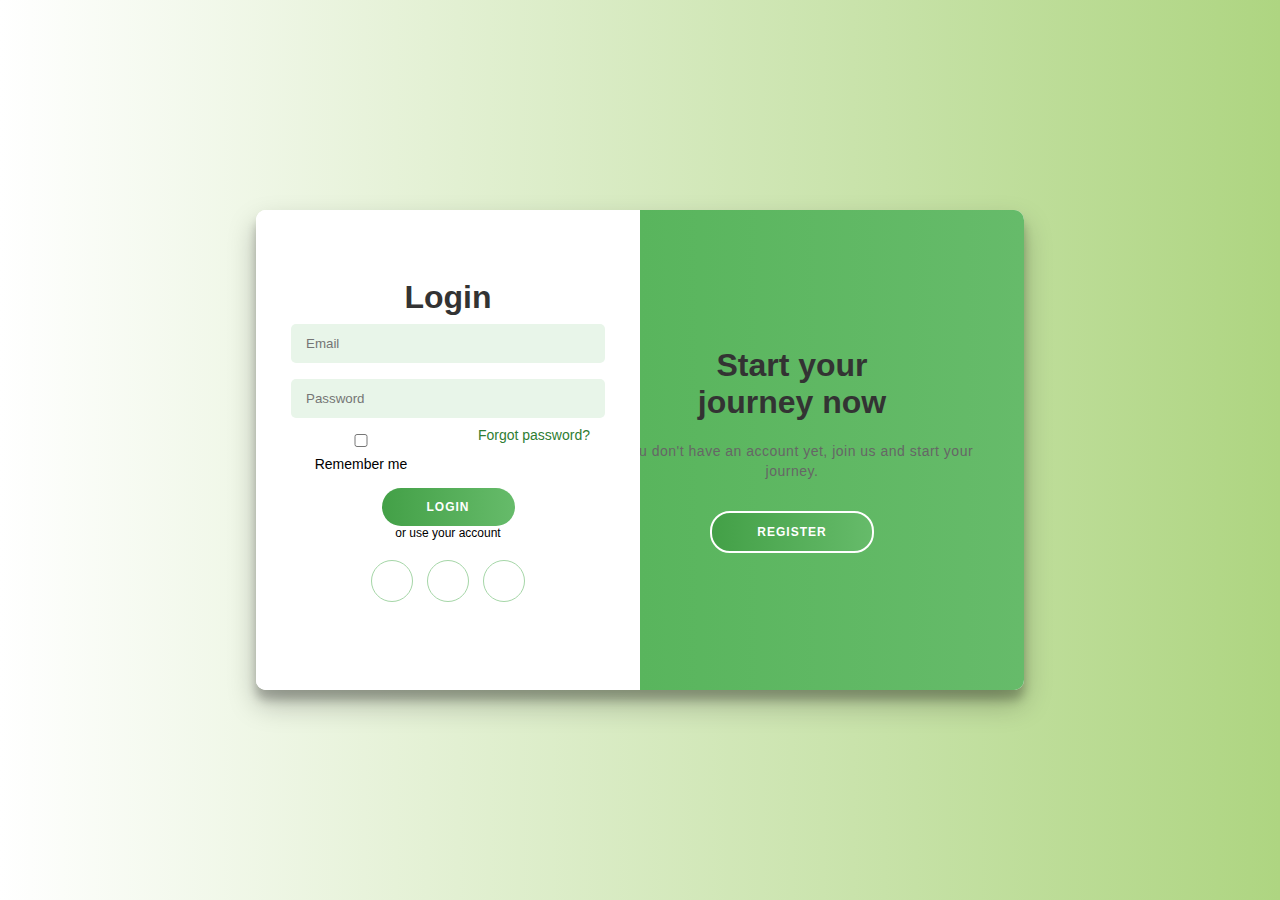
==== Login/login.html @ 5bc59eed "Adding Files" ====
<!DOCTYPE html>
<html lang="en">
<head>
  <meta charset="UTF-8">
  <meta http-equiv="X-UA-Compatible" content="IE=edge">
  <meta name="viewport" content="width=device-width, initial-scale=1.0">
  <title>Double Slider Login / Registration Form</title>
  <link href="https://cdn.lineicons.com/4.0/lineicons.css" rel="stylesheet" />
  <link rel="stylesheet" href="login.css">
  <style></style>
</head>
<body>
    
<body>
   
  <div class="container" id="container">

    <div class="form-container register-container">
      <form action="#">
        
        <h1>Register </h1>
        <input type="text" placeholder="Name">
        <input type="email" placeholder="Email">
        <input type="password" placeholder="Password">
        <button>Register</button>
        <span>or use your account</span>
        <div class="social-container">
          <a href="#" class="social"><i class="lni lni-facebook-fill"></i></a>
          <a href="#" class="social"><i class="lni lni-google"></i></a>
          <a href="#" class="social"><i class="lni lni-linkedin-original"></i></a>
        </div>
      </form>
    </div>

    <div class="form-container login-container">
      <form action="#">
        <h1>Login </h1>
        <input type="email" placeholder="Email">
        <input type="password" placeholder="Password">
        <div class="content">
          <div class="checkbox">
            <input type="checkbox" name="checkbox" id="checkbox">
            <label>Remember me</label>
          </div>
          <div class="pass-link">
            <a href="#">Forgot password?</a>
          </div>
        </div>
        <button>Login</button>
        <span>or use your account</span>
        <div class="social-container">
          <a href="#" class="social"><i class="lni lni-facebook-fill"></i></a>
          <a href="#" class="social"><i class="lni lni-google"></i></a>
          <a href="#" class="social"><i class="lni lni-linkedin-original"></i></a>
        </div>
      </form>
    </div>

    <div class="overlay-container">
      <div class="overlay">
        <div class="overlay-panel overlay-left">
          <h1 class="title">Hello <br> User</h1>
          <p>if Yout have an account, login here </p>
          <button class="ghost" id="login">Login
            <i class="lni lni-arrow-left login"></i>
          </button>
        </div>
        <div class="overlay-panel overlay-right">
          <h1 class="title">Start your <br> journey now</h1>
          <p>if you don't have an account yet, join us and start your journey.</p>
          <button class="ghost" id="register">Register
            <i class="lni lni-arrow-right register"></i>
          </button>
        </div>
      </div>
    </div>

  </div>

  <script src="script.js"></script>

</body>
</html>
---- Login/login.css ----
/* login.css */

body {
    font-family: 'Segoe UI', Tahoma, Geneva, Verdana, sans-serif;
    display: flex;
    justify-content: center;
    align-items: center;
    height: 100vh;
    margin: 0;
    background: linear-gradient(to right, #ffffff, #AED581); /* Light green to lighter green */
}

.container {
    background-color: #fff;
    border-radius: 10px;
    box-shadow: 0 14px 28px rgba(0, 0, 0, 0.25), 0 10px 10px rgba(0, 0, 0, 0.22);
    position: relative;
    overflow: hidden;
    width: 768px;
    max-width: 100%;
    min-height: 480px;
}

.form-container {
    position: absolute;
    top: 0;
    height: 100%;
    transition: all 0.6s ease-in-out;
}

.register-container {
    left: 0;
    width: 50%;
    z-index: 1;
}

.login-container {
    left: 0;
    width: 50%;
    z-index: 2;
}

.container.right-panel-active .login-container {
    transform: translateX(100%);
}

.container.right-panel-active .register-container {
    transform: translateX(100%);
    z-index: 5;
}

.overlay-container {
    position: absolute;
    top: 0;
    left: 50%;
    width: 50%;
    height: 100%;
    overflow: hidden;
    transition: transform 0.6s ease-in-out;
    z-index: 100;
}

.container.right-panel-active .overlay-container {
    transform: translateX(-100%);
}

.overlay {
    background: linear-gradient(to right, #4CAF50, #66BB6A); /* Medium green to slightly lighter medium green */
    background-repeat: no-repeat;
    background-size: cover;
    background-position: 0 0;
    color: #fff;
    position: relative;
    left: -100%;
    height: 100%;
    width: 200%;
    transform: translateX(0);
    transition: transform 0.6s ease-in-out;
}

.container.right-panel-active .overlay {
    transform: translateX(50%);
}

.overlay-panel {
    position: absolute;
    display: flex;
    align-items: center;
    justify-content: center;
    flex-direction: column;
    padding: 0 40px;
    text-align: center;
    top: 0;
    height: 100%;
    width: 50%;
    transform: translateX(0);
    transition: transform 0.6s ease-in-out;
}

.overlay-left {
    transform: translateX(-20%);
}

.overlay-right {
    right: 0;
    transform: translateX(0);
}

.container.right-panel-active .overlay-left {
    transform: translateX(0);
}

.container.right-panel-active .overlay-right {
    transform: translateX(20%);
}

form {
    background-color: #fff;
    display: flex;
    align-items: center;
    justify-content: center;
    flex-direction: column;
    padding: 0 50px;
    height: 100%;
    text-align: center;
}

input {
    background-color: #E8F5E9; /* Very light green */
    border: none;
    padding: 12px 15px;
    margin: 8px 0;
    width: 100%;
    border-radius: 5px;
}

button {
    border-radius: 20px;
    border: none;
    background: linear-gradient(to right, #43A047, #66BB6A); /* Darker medium green to medium green */
    color: #fff;
    font-size: 12px;
    font-weight: bold;
    padding: 12px 45px;
    letter-spacing: 1px;
    text-transform: uppercase;
    transition: transform 80ms ease-in, background-color 0.3s ease;
    cursor: pointer;
}

button:hover {
    background: linear-gradient(to right, #388E3C, #55A559); /* Slightly darker greens */
}

button:active {
    transform: scale(0.95);
}

button.ghost {
    background-color: transparent;
    border: 2px solid #fff;
}

h1 {
    font-weight: bold;
    margin: 0;
    color: #333;
}

p {
    font-size: 14px;
    font-weight: 100;
    line-height: 20px;
    letter-spacing: 0.5px;
    margin: 20px 0 30px;
    color: #666;
}

span {
    font-size: 12px;
}

a {
    color: #2E7D32; /* Darker green link color */
    font-size: 14px;
    text-decoration: none;
    margin: 15px 0;
}

a:hover {
    text-decoration: underline;
}

.social-container {
    margin: 20px 0;
}

.social {
    border: 1px solid #A5D6A7; /* Light green border for social icons */
    border-radius: 50%;
    display: inline-flex;
    justify-content: center;
    align-items: center;
    margin: 0 5px;
    height: 40px;
    width: 40px;
    text-decoration: none;
    color: #388E3C; /* Darker green for icon color */
}

.content {
    display: flex;
    justify-content: space-between;
    width: 100%;
    margin-bottom: 15px;
}

.checkbox label {
    font-size: 14px;
}

.pass-link a {
    font-size: 14px;
}
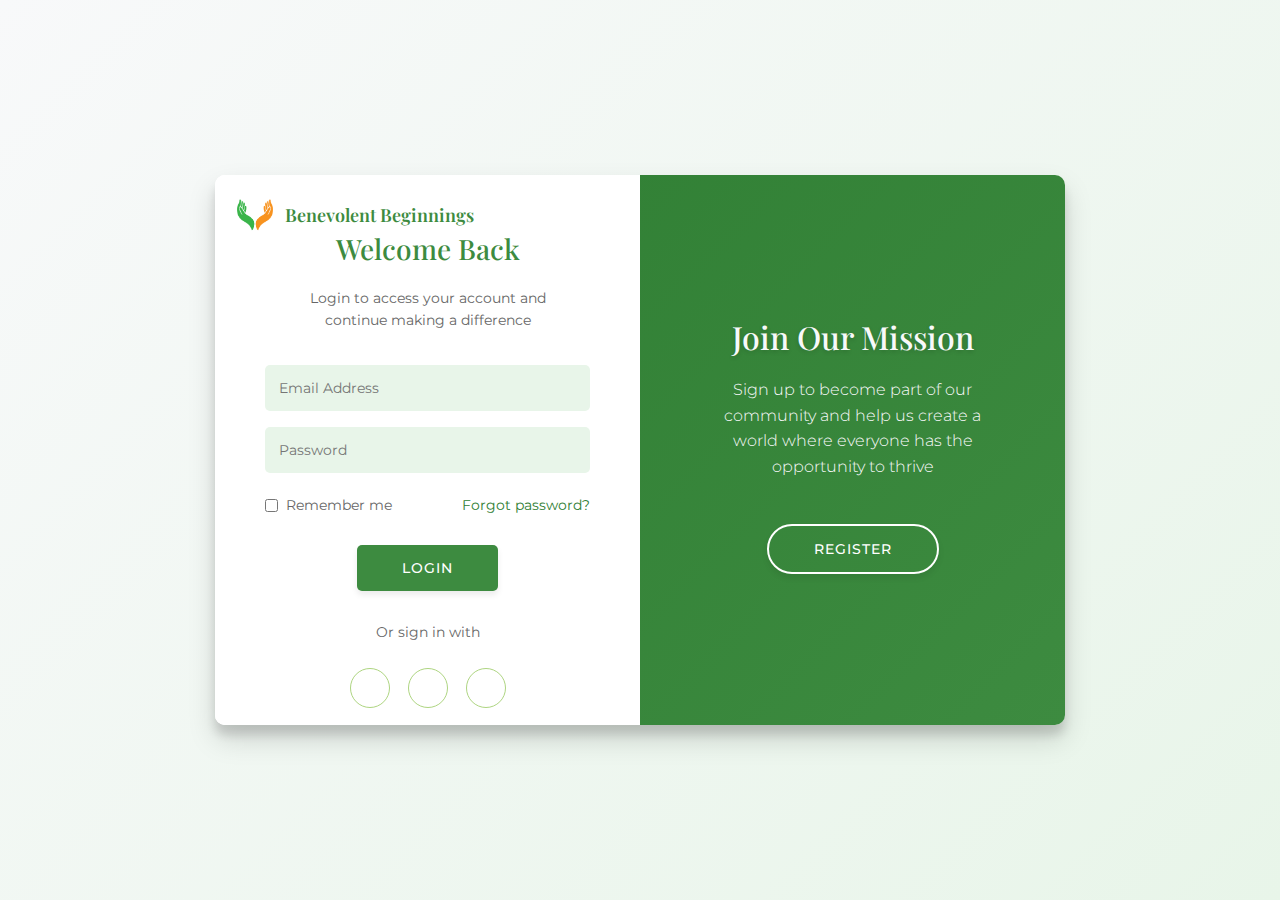
==== commit f92fc24a: "Login improvement" ====
--- a/Login/login.html
+++ b/Login/login.html
@@ -4,26 +4,32 @@
   <meta charset="UTF-8">
   <meta http-equiv="X-UA-Compatible" content="IE=edge">
   <meta name="viewport" content="width=device-width, initial-scale=1.0">
-  <title>Double Slider Login / Registration Form</title>
+  <title>Benevolent Beginnings - Login</title>
+  <link href="https://fonts.googleapis.com/css2?family=Montserrat:wght@300;400;500;600&family=Playfair+Display:wght@400;500;600&display=swap" rel="stylesheet">
   <link href="https://cdn.lineicons.com/4.0/lineicons.css" rel="stylesheet" />
   <link rel="stylesheet" href="login.css">
-  <style></style>
 </head>
 <body>
-    
-<body>
-   
   <div class="container" id="container">
+    <!-- Logo Section -->
+    <div class="logo-section">
+      <a href="../Pages/index.html">
+        <div class="logo-container">
+          <img src="../Assets/logo-removebg-preview.png" alt="Benevolent Beginnings Logo">
+          <h1>Benevolent Beginnings</h1>
+        </div>
+      </a>
+    </div>
 
     <div class="form-container register-container">
       <form action="#">
-        
-        <h1>Register </h1>
-        <input type="text" placeholder="Name">
-        <input type="email" placeholder="Email">
+        <h1>Join Our Community</h1>
+        <p>Create an account to track your donations and get involved</p>
+        <input type="text" placeholder="Full Name">
+        <input type="email" placeholder="Email Address">
         <input type="password" placeholder="Password">
-        <button>Register</button>
-        <span>or use your account</span>
+        <button>Sign Up</button>
+        <span>Or register with</span>
         <div class="social-container">
           <a href="#" class="social"><i class="lni lni-facebook-fill"></i></a>
           <a href="#" class="social"><i class="lni lni-google"></i></a>
@@ -34,20 +40,23 @@
 
     <div class="form-container login-container">
       <form action="#">
-        <h1>Login </h1>
-        <input type="email" placeholder="Email">
+        <span>  </span>
+        <span>  </span>
+        <h1>Welcome Back</h1>
+        <p>Login to access your account and continue making a difference</p>
+        <input type="email" placeholder="Email Address">
         <input type="password" placeholder="Password">
         <div class="content">
           <div class="checkbox">
-            <input type="checkbox" name="checkbox" id="checkbox">
-            <label>Remember me</label>
+            <input type="checkbox" name="remember" id="remember">
+            <label for="remember">Remember me</label>
           </div>
           <div class="pass-link">
             <a href="#">Forgot password?</a>
           </div>
         </div>
         <button>Login</button>
-        <span>or use your account</span>
+        <span>Or sign in with</span>
         <div class="social-container">
           <a href="#" class="social"><i class="lni lni-facebook-fill"></i></a>
           <a href="#" class="social"><i class="lni lni-google"></i></a>
@@ -59,25 +68,25 @@
     <div class="overlay-container">
       <div class="overlay">
         <div class="overlay-panel overlay-left">
-          <h1 class="title">Hello <br> User</h1>
-          <p>if Yout have an account, login here </p>
-          <button class="ghost" id="login">Login
+          <h2>Welcome Back!</h2>
+          <p>Continue your journey of compassion and support by logging into your account</p>
+          <button class="ghost" id="login">
+            Login
             <i class="lni lni-arrow-left login"></i>
           </button>
         </div>
         <div class="overlay-panel overlay-right">
-          <h1 class="title">Start your <br> journey now</h1>
-          <p>if you don't have an account yet, join us and start your journey.</p>
-          <button class="ghost" id="register">Register
+          <h2>Join Our Mission</h2>
+          <p>Sign up to become part of our community and help us create a world where everyone has the opportunity to thrive</p>
+          <button class="ghost" id="register">
+            Register
             <i class="lni lni-arrow-right register"></i>
           </button>
         </div>
       </div>
     </div>
-
   </div>
 
   <script src="script.js"></script>
-
 </body>
 </html>--- a/Login/login.css
+++ b/Login/login.css
@@ -1,31 +1,100 @@
-/* login.css */
+/* Updated login.css to match Benevolent Beginnings styling */
+
+@import url('https://fonts.googleapis.com/css2?family=Montserrat:wght@300;400;500;600&family=Playfair+Display:wght@400;500;600&display=swap');
+
+:root {
+    --primary-color: #3d8b40;
+    --primary-dark: #2E7D32;
+    --primary-darker: #246128;
+    --primary-light: #66BB6A;
+    --primary-lighter: #AED581;
+    --primary-lightest: #E8F5E9;
+    --text-dark: #333;
+    --text-medium: #666;
+    --text-light: #f8f9fa;
+    --shadow-light: 0 4px 6px rgba(0, 0, 0, 0.08);
+    --shadow-medium: 0 8px 16px rgba(0, 0, 0, 0.08);
+    --shadow-dark: 0 14px 28px rgba(0, 0, 0, 0.15), 0 10px 10px rgba(0, 0, 0, 0.12);
+    --transition-speed: 0.6s;
+}
+
+* {
+    box-sizing: border-box;
+    margin: 0;
+    padding: 0;
+}
 
 body {
-    font-family: 'Segoe UI', Tahoma, Geneva, Verdana, sans-serif;
+    font-family: 'Montserrat', sans-serif;
     display: flex;
     justify-content: center;
     align-items: center;
     height: 100vh;
     margin: 0;
-    background: linear-gradient(to right, #ffffff, #AED581); /* Light green to lighter green */
-}
-
+    background: linear-gradient(135deg, #f8f9fa, var(--primary-lightest));
+    color: var(--text-dark);
+    line-height: 1.6;
+}
+
+/* Logo Styling */
+.logo-section {
+    position: absolute;
+    top: 20px;
+    left: 20px;
+    z-index: 1001;
+}
+
+.logo-section a {
+    text-decoration: none;
+}
+
+.logo-container {
+    display: flex;
+    align-items: center;
+    gap: 10px;
+}
+
+.logo-container h1 {
+    font-size: 18px;
+    color: var(--primary-color);
+    margin: 0;
+    font-weight: 600;
+    transition: color 0.6s ease;
+}
+
+.logo-container h1.white-text {
+    color: white;
+}
+
+.logo-container img {
+    width: 40px;
+}
+
+.logo-container h1 {
+    font-size: 18px;
+    color: var(--primary-color);
+    margin: 0;
+    font-weight: 600;
+}
+
+/* Container Styling */
 .container {
     background-color: #fff;
     border-radius: 10px;
-    box-shadow: 0 14px 28px rgba(0, 0, 0, 0.25), 0 10px 10px rgba(0, 0, 0, 0.22);
+    box-shadow: var(--shadow-dark);
     position: relative;
     overflow: hidden;
-    width: 768px;
-    max-width: 100%;
-    min-height: 480px;
-}
-
+    width: 850px;
+    max-width: 95%;
+    min-height: 550px;
+}
+
+/* Form Containers */
 .form-container {
     position: absolute;
     top: 0;
     height: 100%;
-    transition: all 0.6s ease-in-out;
+    transition: all var(--transition-speed) ease-in-out;
 }
 
 .register-container {
@@ -49,6 +118,7 @@
     z-index: 5;
 }
 
+/* Overlay Container */
 .overlay-container {
     position: absolute;
     top: 0;
@@ -56,7 +126,7 @@
     width: 50%;
     height: 100%;
     overflow: hidden;
-    transition: transform 0.6s ease-in-out;
+    transition: transform var(--transition-speed) ease-in-out;
     z-index: 100;
 }
 
@@ -65,23 +135,24 @@
 }
 
 .overlay {
-    background: linear-gradient(to right, #4CAF50, #66BB6A); /* Medium green to slightly lighter medium green */
+    background: linear-gradient(135deg, var(--primary-dark), var(--primary-color));
     background-repeat: no-repeat;
     background-size: cover;
     background-position: 0 0;
-    color: #fff;
+    color: var(--text-light);
     position: relative;
     left: -100%;
     height: 100%;
     width: 200%;
     transform: translateX(0);
-    transition: transform 0.6s ease-in-out;
+    transition: transform var(--transition-speed) ease-in-out;
 }
 
 .container.right-panel-active .overlay {
     transform: translateX(50%);
 }
 
+/* Overlay Panels */
 .overlay-panel {
     position: absolute;
     display: flex;
@@ -94,7 +165,7 @@
     height: 100%;
     width: 50%;
     transform: translateX(0);
-    transition: transform 0.6s ease-in-out;
+    transition: transform var(--transition-speed) ease-in-out;
 }
 
 .overlay-left {
@@ -114,6 +185,7 @@
     transform: translateX(20%);
 }
 
+/* Form Styling */
 form {
     background-color: #fff;
     display: flex;
@@ -125,100 +197,254 @@
     text-align: center;
 }
 
+h1 {
+    font-family: 'Playfair Display', serif;
+    font-weight: 500;
+    margin: 0 0 15px 0;
+    color: var(--primary-color);
+    font-size: 28px;
+}
+
+h2 {
+    font-family: 'Playfair Display', serif;
+    font-weight: 500;
+    margin: 0 0 15px 0;
+    color: var(--text-light);
+    font-size: 32px;
+    text-shadow: 0 2px 4px rgba(0, 0, 0, 0.15);
+}
+
+.overlay-panel p {
+    color: var(--text-light);
+    font-size: 16px;
+    font-weight: 300;
+    line-height: 1.6;
+    margin-bottom: 30px;
+    max-width: 300px;
+}
+
+form p {
+    font-size: 14px;
+    font-weight: 400;
+    line-height: 1.6;
+    margin-bottom: 25px;
+    color: var(--text-medium);
+    max-width: 300px;
+}
+
 input {
-    background-color: #E8F5E9; /* Very light green */
+    background-color: var(--primary-lightest);
     border: none;
-    padding: 12px 15px;
+    border-radius: 5px;
+    padding: 14px;
     margin: 8px 0;
     width: 100%;
+    font-family: 'Montserrat', sans-serif;
+    font-size: 14px;
+    transition: all 0.3s ease;
+}
+
+input:focus {
+    outline: none;
+    box-shadow: 0 0 0 2px var(--primary-lighter);
+}
+
+/* Button Styling */
+button {
+    font-family: 'Montserrat', sans-serif;
     border-radius: 5px;
-}
-
-button {
-    border-radius: 20px;
     border: none;
-    background: linear-gradient(to right, #43A047, #66BB6A); /* Darker medium green to medium green */
-    color: #fff;
-    font-size: 12px;
-    font-weight: bold;
-    padding: 12px 45px;
+    background: var(--primary-color);
+    color: white;
+    font-size: 14px;
+    font-weight: 500;
+    padding: 14px 45px;
     letter-spacing: 1px;
     text-transform: uppercase;
-    transition: transform 80ms ease-in, background-color 0.3s ease;
+    transition: all 0.3s ease;
     cursor: pointer;
+    margin: 15px 0;
+    box-shadow: var(--shadow-light);
+    position: relative;
+    overflow: hidden;
+}
+
+button::after {
+    content: '';
+    position: absolute;
+    top: 50%;
+    left: 50%;
+    width: 5px;
+    height: 5px;
+    background: rgba(255, 255, 255, 0.5);
+    opacity: 0;
+    border-radius: 100%;
+    transform: scale(1, 1) translate(-50%);
+    transform-origin: 50% 50%;
+}
+
+button:focus:not(:active)::after {
+    animation: ripple 1s ease-out;
+}
+
+@keyframes ripple {
+    0% {
+        transform: scale(0, 0);
+        opacity: 0.5;
+    }
+    20% {
+        transform: scale(25, 25);
+        opacity: 0.5;
+    }
+    100% {
+        opacity: 0;
+        transform: scale(40, 40);
+    }
 }
 
 button:hover {
-    background: linear-gradient(to right, #388E3C, #55A559); /* Slightly darker greens */
+    background: var(--primary-dark);
+    transform: translateY(-3px);
+    box-shadow: var(--shadow-medium);
 }
 
 button:active {
-    transform: scale(0.95);
+    transform: translateY(1px);
+    box-shadow: var(--shadow-light);
 }
 
 button.ghost {
     background-color: transparent;
-    border: 2px solid #fff;
-}
-
-h1 {
-    font-weight: bold;
-    margin: 0;
-    color: #333;
-}
-
-p {
-    font-size: 14px;
-    font-weight: 100;
-    line-height: 20px;
-    letter-spacing: 0.5px;
-    margin: 20px 0 30px;
-    color: #666;
-}
-
+    border: 2px solid white;
+    border-radius: 30px;
+}
+
+button.ghost:hover {
+    background-color: rgba(255, 255, 255, 0.1);
+}
+
+/* Social Media Icons */
 span {
-    font-size: 12px;
-}
-
-a {
-    color: #2E7D32; /* Darker green link color */
-    font-size: 14px;
-    text-decoration: none;
+    font-size: 14px;
+    color: var(--text-medium);
+    margin: 15px 0 10px;
+}
+
+.social-container {
     margin: 15px 0;
 }
 
-a:hover {
-    text-decoration: underline;
-}
-
-.social-container {
-    margin: 20px 0;
-}
-
 .social {
-    border: 1px solid #A5D6A7; /* Light green border for social icons */
+    border: 1px solid var(--primary-lighter);
     border-radius: 50%;
     display: inline-flex;
     justify-content: center;
     align-items: center;
-    margin: 0 5px;
+    margin: 0 7px;
     height: 40px;
     width: 40px;
     text-decoration: none;
-    color: #388E3C; /* Darker green for icon color */
-}
-
+    color: var(--primary-dark);
+    transition: all 0.3s ease;
+}
+
+.social:hover {
+    background-color: var(--primary-lightest);
+    transform: translateY(-2px);
+}
+
+/* Checkbox and Links */
 .content {
     display: flex;
     justify-content: space-between;
+    align-items: center;
     width: 100%;
-    margin-bottom: 15px;
+    margin: 10px 0;
+}
+
+.checkbox {
+    display: flex;
+    align-items: center;
+}
+
+.checkbox input {
+    width: auto;
+    margin-right: 8px;
 }
 
 .checkbox label {
     font-size: 14px;
+    color: var(--text-medium);
 }
 
 .pass-link a {
-    font-size: 14px;
+    color: var(--primary-dark);
+    font-size: 14px;
+    text-decoration: none;
+    transition: all 0.3s ease;
+}
+
+.pass-link a:hover {
+    color: var(--primary-color);
+    text-decoration: underline;
+}
+
+/* Added animation for floating effect */
+@keyframes float {
+    0% {
+        transform: translateY(0px);
+    }
+    50% {
+        transform: translateY(-5px);
+    }
+    100% {
+        transform: translateY(0px);
+    }
+}
+
+.floating {
+    animation: float 1s ease-in-out;
+}
+
+/* Responsive Design */
+@media (max-width: 768px) {
+    .container {
+        min-height: 650px;
+    }
+    
+    .form-container {
+        width: 100%;
+    }
+    
+    .overlay-container {
+        display: none;
+    }
+    
+    .register-container {
+        left: 100%;
+    }
+    
+    .container.right-panel-active .register-container {
+        transform: translateX(-100%);
+    }
+    
+    .container.right-panel-active .login-container {
+        transform: translateX(-100%);
+    }
+    
+    form {
+        padding: 0 30px;
+    }
+    
+    .logo-section {
+        position: relative;
+        top: 0;
+        left: 0;
+        margin: 20px auto;
+        text-align: center;
+    }
+    
+    .logo-container {
+        justify-content: center;
+    }
 }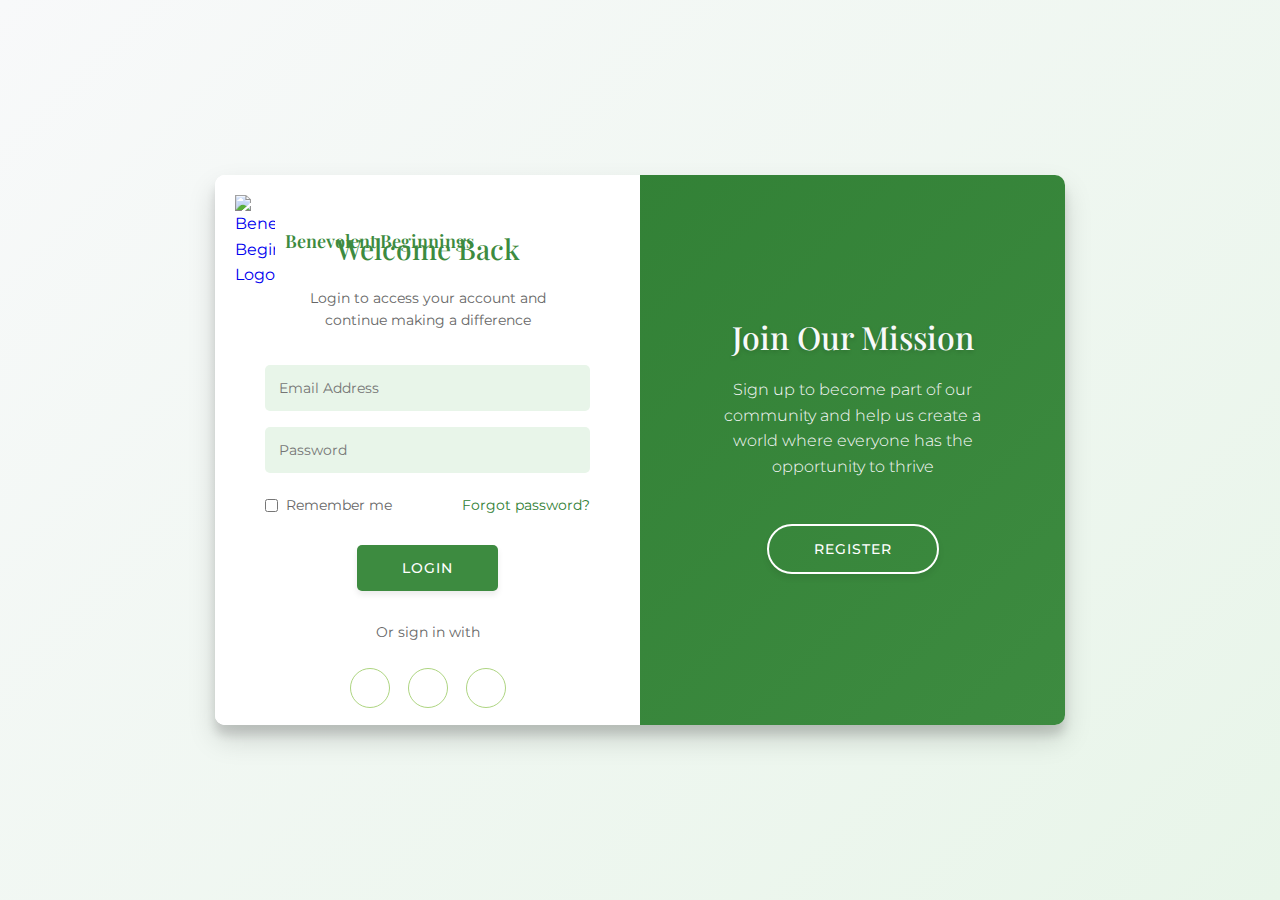
==== commit 6677740b: "added connection" ====
--- a/Login/login.html
+++ b/Login/login.html
@@ -15,14 +15,14 @@
     <div class="logo-section">
       <a href="../Pages/index.html">
         <div class="logo-container">
-          <img src="../Assets/logo-removebg-preview.png" alt="Benevolent Beginnings Logo">
+          <img src="logo-removebg-preview.png" alt="Benevolent Beginnings Logo">
           <h1>Benevolent Beginnings</h1>
         </div>
       </a>
     </div>
 
     <div class="form-container register-container">
-      <form action="#">
+      <form action="">
         <h1>Join Our Community</h1>
         <p>Create an account to track your donations and get involved</p>
         <input type="text" placeholder="Full Name">
@@ -39,7 +39,7 @@
     </div>
 
     <div class="form-container login-container">
-      <form action="#">
+      <form action="login.php">
         <span>  </span>
         <span>  </span>
         <h1>Welcome Back</h1>
